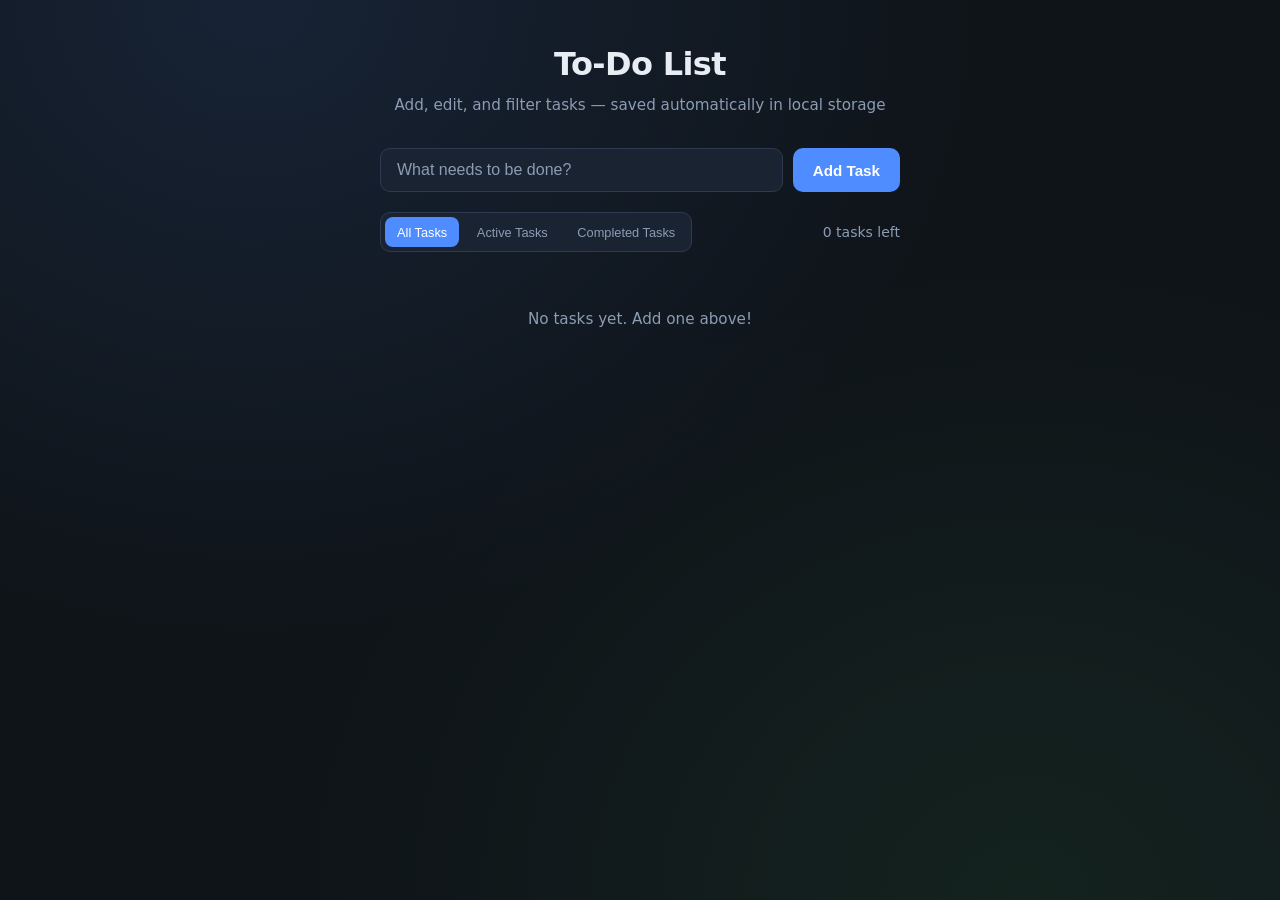
==== todo-app/index.html @ a7bab6d0 "Add interactive To-Do List app with CRUD, filtering, and localStorage persistence. Co-authored-by: C" ====
<!DOCTYPE html>
<html lang="en">
<head>
  <meta charset="UTF-8">
  <meta name="viewport" content="width=device-width, initial-scale=1.0">
  <title>To-Do List Application</title>
  <link rel="stylesheet" href="style.css">
</head>
<body>
  <div class="app">
    <header class="header">
      <h1>To-Do List</h1>
      <p class="subtitle">Add, edit, and filter tasks — saved automatically in local storage</p>
    </header>

    <main class="main">
      <!-- Create: add new task -->
      <form id="todo-form" class="todo-form" autocomplete="off">
        <input
          type="text"
          id="todo-input"
          class="todo-input"
          placeholder="What needs to be done?"
          maxlength="200"
          aria-label="New task"
        />
        <button type="submit" class="btn btn-primary">Add Task</button>
      </form>

      <!-- Filter: All | Active | Completed -->
      <div class="toolbar">
        <div class="filters" role="tablist" aria-label="Filter tasks">
          <button type="button" class="filter-btn active" data-filter="all">All Tasks</button>
          <button type="button" class="filter-btn" data-filter="active">Active Tasks</button>
          <button type="button" class="filter-btn" data-filter="completed">Completed Tasks</button>
        </div>
        <div class="stats">
          <span id="task-count">0 tasks left</span>
          <button type="button" id="clear-completed" class="btn btn-ghost" hidden>Clear completed</button>
        </div>
      </div>

      <!-- Read: dynamically rendered task list -->
      <ul id="todo-list" class="todo-list" aria-live="polite"></ul>
      <p id="empty-state" class="empty-state">No tasks yet. Add one above!</p>
    </main>
  </div>

  <script src="script.js"></script>
</body>
</html>
---- todo-app/style.css ----
*,
*::before,
*::after {
  box-sizing: border-box;
  margin: 0;
  padding: 0;
}

:root {
  --bg: #0f1419;
  --surface: #1a2332;
  --surface-hover: #243044;
  --border: #2d3a4f;
  --text: #e8edf4;
  --text-muted: #8b9cb3;
  --primary: #4f8cff;
  --primary-hover: #3a7aef;
  --danger: #ff6b6b;
  --success: #51cf66;
  --radius: 10px;
  --shadow: 0 8px 32px rgba(0, 0, 0, 0.35);
}

body {
  font-family: "Segoe UI", system-ui, -apple-system, sans-serif;
  background: var(--bg);
  background-image:
    radial-gradient(ellipse at 20% 0%, rgba(79, 140, 255, 0.12) 0%, transparent 50%),
    radial-gradient(ellipse at 80% 100%, rgba(81, 207, 102, 0.08) 0%, transparent 50%);
  color: var(--text);
  min-height: 100vh;
  line-height: 1.5;
}

.app {
  max-width: 560px;
  margin: 0 auto;
  padding: 2.5rem 1.25rem 3rem;
}

.header {
  text-align: center;
  margin-bottom: 2rem;
}

.header h1 {
  font-size: 2rem;
  font-weight: 700;
  letter-spacing: -0.02em;
}

.subtitle {
  color: var(--text-muted);
  font-size: 0.95rem;
  margin-top: 0.35rem;
}

.todo-form {
  display: flex;
  gap: 0.6rem;
  margin-bottom: 1.25rem;
}

.todo-input {
  flex: 1;
  padding: 0.75rem 1rem;
  border: 1px solid var(--border);
  border-radius: var(--radius);
  background: var(--surface);
  color: var(--text);
  font-size: 1rem;
  outline: none;
  transition: border-color 0.2s, box-shadow 0.2s;
}

.todo-input:focus {
  border-color: var(--primary);
  box-shadow: 0 0 0 3px rgba(79, 140, 255, 0.2);
}

.todo-input::placeholder {
  color: var(--text-muted);
}

.btn {
  padding: 0.75rem 1.25rem;
  border: none;
  border-radius: var(--radius);
  font-size: 0.95rem;
  font-weight: 600;
  cursor: pointer;
  transition: background 0.2s, transform 0.1s;
}

.btn:active {
  transform: scale(0.97);
}

.btn-primary {
  background: var(--primary);
  color: #fff;
}

.btn-primary:hover {
  background: var(--primary-hover);
}

.btn-ghost {
  background: transparent;
  color: var(--text-muted);
  padding: 0.4rem 0.75rem;
  font-size: 0.85rem;
}

.btn-ghost:hover {
  color: var(--danger);
}

.toolbar {
  display: flex;
  flex-wrap: wrap;
  align-items: center;
  justify-content: space-between;
  gap: 0.75rem;
  margin-bottom: 1rem;
}

.filters {
  display: flex;
  gap: 0.35rem;
  background: var(--surface);
  padding: 0.25rem;
  border-radius: var(--radius);
  border: 1px solid var(--border);
}

.filter-btn {
  padding: 0.45rem 0.75rem;
  border: none;
  border-radius: calc(var(--radius) - 2px);
  background: transparent;
  color: var(--text-muted);
  font-size: 0.8rem;
  font-weight: 500;
  cursor: pointer;
  transition: background 0.2s, color 0.2s;
}

.filter-btn:hover {
  color: var(--text);
}

.filter-btn.active {
  background: var(--primary);
  color: #fff;
}

.stats {
  display: flex;
  align-items: center;
  gap: 0.75rem;
  font-size: 0.875rem;
  color: var(--text-muted);
}

.todo-list {
  list-style: none;
  display: flex;
  flex-direction: column;
  gap: 0.5rem;
}

.todo-item {
  display: flex;
  align-items: center;
  gap: 0.75rem;
  padding: 0.85rem 1rem;
  background: var(--surface);
  border: 1px solid var(--border);
  border-radius: var(--radius);
  box-shadow: var(--shadow);
  transition: background 0.2s;
  animation: slideIn 0.25s ease;
}

@keyframes slideIn {
  from {
    opacity: 0;
    transform: translateY(-6px);
  }
  to {
    opacity: 1;
    transform: translateY(0);
  }
}

.todo-item:hover {
  background: var(--surface-hover);
}

.todo-item.completed .todo-text {
  text-decoration: line-through;
  color: var(--text-muted);
}

.todo-checkbox {
  width: 20px;
  height: 20px;
  accent-color: var(--success);
  cursor: pointer;
  flex-shrink: 0;
}

.todo-text {
  flex: 1;
  font-size: 1rem;
  word-break: break-word;
  cursor: pointer;
}

.todo-text-input {
  flex: 1;
  padding: 0.35rem 0.5rem;
  border: 1px solid var(--primary);
  border-radius: 6px;
  background: var(--bg);
  color: var(--text);
  font-size: 1rem;
  outline: none;
}

.todo-actions {
  display: flex;
  gap: 0.35rem;
  flex-shrink: 0;
}

.btn-icon {
  width: 32px;
  height: 32px;
  padding: 0;
  display: flex;
  align-items: center;
  justify-content: center;
  border: none;
  border-radius: 6px;
  background: transparent;
  color: var(--text-muted);
  cursor: pointer;
  font-size: 1rem;
  transition: background 0.2s, color 0.2s;
}

.btn-icon:hover {
  background: rgba(255, 255, 255, 0.06);
  color: var(--text);
}

.btn-icon.delete:hover {
  color: var(--danger);
}

.empty-state {
  text-align: center;
  color: var(--text-muted);
  padding: 2.5rem 1rem;
  font-size: 0.95rem;
}

.empty-state[hidden] {
  display: none;
}
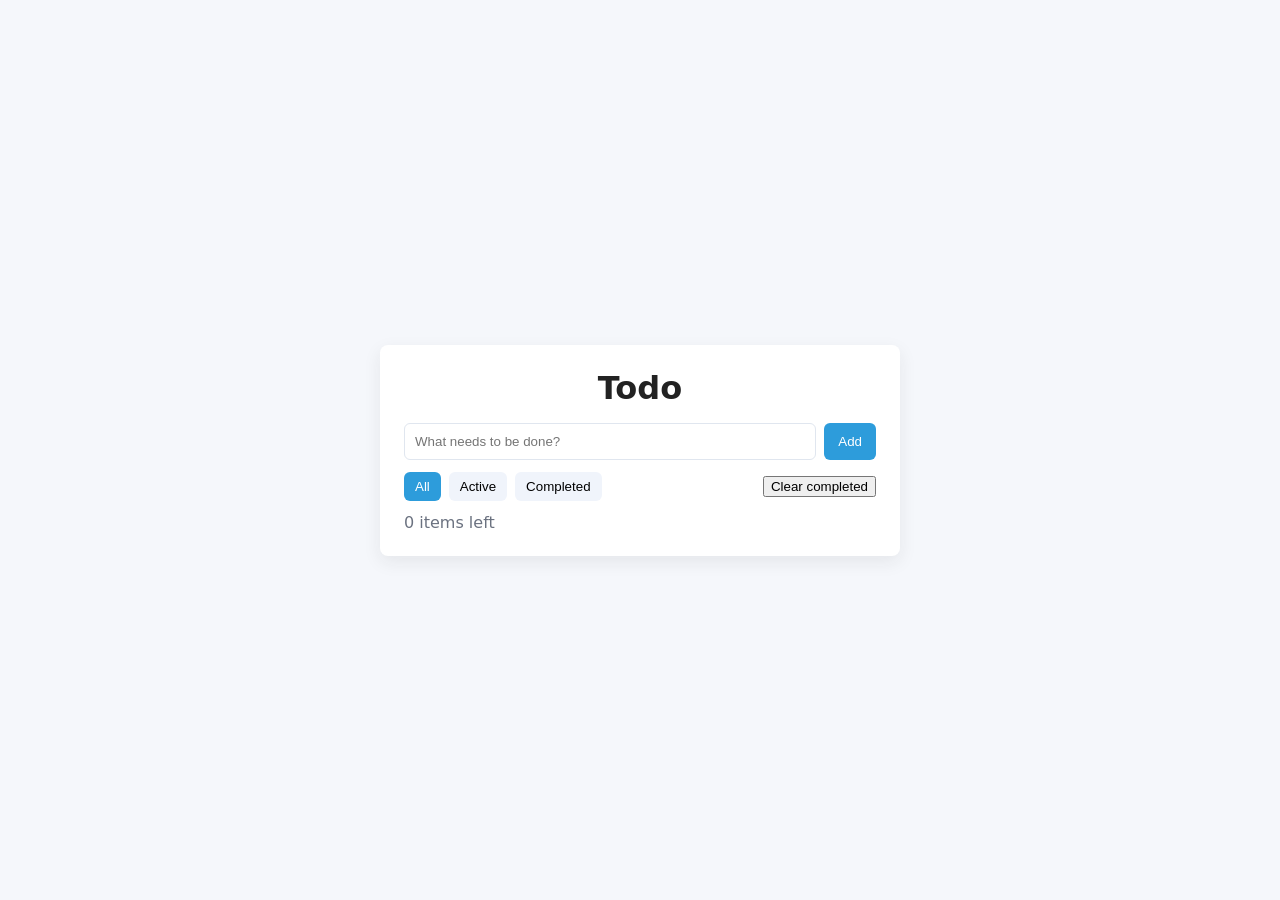
==== commit 1594158e: "Add todo app (HTML, CSS, JS) with localStorage and filtering" ====
--- a/todo-app/index.html
+++ b/todo-app/index.html
@@ -1,51 +1,35 @@
-<!DOCTYPE html>
+<!doctype html>
 <html lang="en">
 <head>
-  <meta charset="UTF-8">
-  <meta name="viewport" content="width=device-width, initial-scale=1.0">
-  <title>To-Do List Application</title>
+  <meta charset="utf-8">
+  <meta name="viewport" content="width=device-width,initial-scale=1">
+  <title>Todo App</title>
   <link rel="stylesheet" href="style.css">
 </head>
 <body>
-  <div class="app">
-    <header class="header">
-      <h1>To-Do List</h1>
-      <p class="subtitle">Add, edit, and filter tasks — saved automatically in local storage</p>
-    </header>
+  <main class="todo-app">
+    <h1>Todo</h1>
+    <section class="new-todo">
+      <input id="newTodoInput" type="text" placeholder="What needs to be done?" autocomplete="off">
+      <button id="addBtn">Add</button>
+    </section>
 
-    <main class="main">
-      <!-- Create: add new task -->
-      <form id="todo-form" class="todo-form" autocomplete="off">
-        <input
-          type="text"
-          id="todo-input"
-          class="todo-input"
-          placeholder="What needs to be done?"
-          maxlength="200"
-          aria-label="New task"
-        />
-        <button type="submit" class="btn btn-primary">Add Task</button>
-      </form>
+    <section class="controls">
+      <div class="filters">
+        <button data-filter="all" class="filter active">All</button>
+        <button data-filter="active" class="filter">Active</button>
+        <button data-filter="completed" class="filter">Completed</button>
+      </div>
+      <button id="clearCompleted">Clear completed</button>
+    </section>
 
-      <!-- Filter: All | Active | Completed -->
-      <div class="toolbar">
-        <div class="filters" role="tablist" aria-label="Filter tasks">
-          <button type="button" class="filter-btn active" data-filter="all">All Tasks</button>
-          <button type="button" class="filter-btn" data-filter="active">Active Tasks</button>
-          <button type="button" class="filter-btn" data-filter="completed">Completed Tasks</button>
-        </div>
-        <div class="stats">
-          <span id="task-count">0 tasks left</span>
-          <button type="button" id="clear-completed" class="btn btn-ghost" hidden>Clear completed</button>
-        </div>
-      </div>
+    <ul id="todoList" class="todo-list" aria-live="polite"></ul>
 
-      <!-- Read: dynamically rendered task list -->
-      <ul id="todo-list" class="todo-list" aria-live="polite"></ul>
-      <p id="empty-state" class="empty-state">No tasks yet. Add one above!</p>
-    </main>
-  </div>
+    <footer class="footer">
+      <span id="itemsLeft">0 items left</span>
+    </footer>
+  </main>
 
   <script src="script.js"></script>
 </body>
-</html>
+</html>
--- a/todo-app/style.css
+++ b/todo-app/style.css
@@ -1,272 +1,19 @@
-*,
-*::before,
-*::after {
-  box-sizing: border-box;
-  margin: 0;
-  padding: 0;
-}
-
-:root {
-  --bg: #0f1419;
-  --surface: #1a2332;
-  --surface-hover: #243044;
-  --border: #2d3a4f;
-  --text: #e8edf4;
-  --text-muted: #8b9cb3;
-  --primary: #4f8cff;
-  --primary-hover: #3a7aef;
-  --danger: #ff6b6b;
-  --success: #51cf66;
-  --radius: 10px;
-  --shadow: 0 8px 32px rgba(0, 0, 0, 0.35);
-}
-
-body {
-  font-family: "Segoe UI", system-ui, -apple-system, sans-serif;
-  background: var(--bg);
-  background-image:
-    radial-gradient(ellipse at 20% 0%, rgba(79, 140, 255, 0.12) 0%, transparent 50%),
-    radial-gradient(ellipse at 80% 100%, rgba(81, 207, 102, 0.08) 0%, transparent 50%);
-  color: var(--text);
-  min-height: 100vh;
-  line-height: 1.5;
-}
-
-.app {
-  max-width: 560px;
-  margin: 0 auto;
-  padding: 2.5rem 1.25rem 3rem;
-}
-
-.header {
-  text-align: center;
-  margin-bottom: 2rem;
-}
-
-.header h1 {
-  font-size: 2rem;
-  font-weight: 700;
-  letter-spacing: -0.02em;
-}
-
-.subtitle {
-  color: var(--text-muted);
-  font-size: 0.95rem;
-  margin-top: 0.35rem;
-}
-
-.todo-form {
-  display: flex;
-  gap: 0.6rem;
-  margin-bottom: 1.25rem;
-}
-
-.todo-input {
-  flex: 1;
-  padding: 0.75rem 1rem;
-  border: 1px solid var(--border);
-  border-radius: var(--radius);
-  background: var(--surface);
-  color: var(--text);
-  font-size: 1rem;
-  outline: none;
-  transition: border-color 0.2s, box-shadow 0.2s;
-}
-
-.todo-input:focus {
-  border-color: var(--primary);
-  box-shadow: 0 0 0 3px rgba(79, 140, 255, 0.2);
-}
-
-.todo-input::placeholder {
-  color: var(--text-muted);
-}
-
-.btn {
-  padding: 0.75rem 1.25rem;
-  border: none;
-  border-radius: var(--radius);
-  font-size: 0.95rem;
-  font-weight: 600;
-  cursor: pointer;
-  transition: background 0.2s, transform 0.1s;
-}
-
-.btn:active {
-  transform: scale(0.97);
-}
-
-.btn-primary {
-  background: var(--primary);
-  color: #fff;
-}
-
-.btn-primary:hover {
-  background: var(--primary-hover);
-}
-
-.btn-ghost {
-  background: transparent;
-  color: var(--text-muted);
-  padding: 0.4rem 0.75rem;
-  font-size: 0.85rem;
-}
-
-.btn-ghost:hover {
-  color: var(--danger);
-}
-
-.toolbar {
-  display: flex;
-  flex-wrap: wrap;
-  align-items: center;
-  justify-content: space-between;
-  gap: 0.75rem;
-  margin-bottom: 1rem;
-}
-
-.filters {
-  display: flex;
-  gap: 0.35rem;
-  background: var(--surface);
-  padding: 0.25rem;
-  border-radius: var(--radius);
-  border: 1px solid var(--border);
-}
-
-.filter-btn {
-  padding: 0.45rem 0.75rem;
-  border: none;
-  border-radius: calc(var(--radius) - 2px);
-  background: transparent;
-  color: var(--text-muted);
-  font-size: 0.8rem;
-  font-weight: 500;
-  cursor: pointer;
-  transition: background 0.2s, color 0.2s;
-}
-
-.filter-btn:hover {
-  color: var(--text);
-}
-
-.filter-btn.active {
-  background: var(--primary);
-  color: #fff;
-}
-
-.stats {
-  display: flex;
-  align-items: center;
-  gap: 0.75rem;
-  font-size: 0.875rem;
-  color: var(--text-muted);
-}
-
-.todo-list {
-  list-style: none;
-  display: flex;
-  flex-direction: column;
-  gap: 0.5rem;
-}
-
-.todo-item {
-  display: flex;
-  align-items: center;
-  gap: 0.75rem;
-  padding: 0.85rem 1rem;
-  background: var(--surface);
-  border: 1px solid var(--border);
-  border-radius: var(--radius);
-  box-shadow: var(--shadow);
-  transition: background 0.2s;
-  animation: slideIn 0.25s ease;
-}
-
-@keyframes slideIn {
-  from {
-    opacity: 0;
-    transform: translateY(-6px);
-  }
-  to {
-    opacity: 1;
-    transform: translateY(0);
-  }
-}
-
-.todo-item:hover {
-  background: var(--surface-hover);
-}
-
-.todo-item.completed .todo-text {
-  text-decoration: line-through;
-  color: var(--text-muted);
-}
-
-.todo-checkbox {
-  width: 20px;
-  height: 20px;
-  accent-color: var(--success);
-  cursor: pointer;
-  flex-shrink: 0;
-}
-
-.todo-text {
-  flex: 1;
-  font-size: 1rem;
-  word-break: break-word;
-  cursor: pointer;
-}
-
-.todo-text-input {
-  flex: 1;
-  padding: 0.35rem 0.5rem;
-  border: 1px solid var(--primary);
-  border-radius: 6px;
-  background: var(--bg);
-  color: var(--text);
-  font-size: 1rem;
-  outline: none;
-}
-
-.todo-actions {
-  display: flex;
-  gap: 0.35rem;
-  flex-shrink: 0;
-}
-
-.btn-icon {
-  width: 32px;
-  height: 32px;
-  padding: 0;
-  display: flex;
-  align-items: center;
-  justify-content: center;
-  border: none;
-  border-radius: 6px;
-  background: transparent;
-  color: var(--text-muted);
-  cursor: pointer;
-  font-size: 1rem;
-  transition: background 0.2s, color 0.2s;
-}
-
-.btn-icon:hover {
-  background: rgba(255, 255, 255, 0.06);
-  color: var(--text);
-}
-
-.btn-icon.delete:hover {
-  color: var(--danger);
-}
-
-.empty-state {
-  text-align: center;
-  color: var(--text-muted);
-  padding: 2.5rem 1rem;
-  font-size: 0.95rem;
-}
-
-.empty-state[hidden] {
-  display: none;
-}
+*{box-sizing:border-box}
+body{font-family:Inter, system-ui, Arial, sans-serif;background:#f5f7fb;color:#222;display:flex;align-items:center;justify-content:center;height:100vh;margin:0}
+.todo-app{width:100%;max-width:520px;background:white;padding:24px;border-radius:8px;box-shadow:0 6px 18px rgba(32,33,36,.08)}
+h1{text-align:center;margin:0 0 16px}
+.new-todo{display:flex;gap:8px;margin-bottom:12px}
+#newTodoInput{flex:1;padding:10px;border:1px solid #e0e6ef;border-radius:6px}
+#addBtn{padding:10px 14px;border:none;background:#2d9cdb;color:white;border-radius:6px;cursor:pointer}
+.controls{display:flex;justify-content:space-between;align-items:center;margin-bottom:12px}
+.filters{display:flex;gap:8px}
+.filter{background:#f0f4fb;border:1px solid transparent;padding:6px 10px;border-radius:6px;cursor:pointer}
+.filter.active{background:#2d9cdb;color:#fff}
+.todo-list{list-style:none;padding:0;margin:0}
+.todo-item{display:flex;align-items:center;gap:10px;padding:10px;border-bottom:1px solid #f0f2f5}
+.todo-item .title{flex:1}
+.todo-item.completed .title{text-decoration:line-through;color:#7b8794}
+.todo-item button{background:none;border:none;cursor:pointer;color:#9aa6b2}
+.todo-item input.edit{flex:1;padding:8px;border:1px solid #e0e6ef;border-radius:6px}
+.footer{margin-top:12px;text-align:left;color:#6b7280}
+@media (max-width:520px){body{padding:12px;height:auto}}
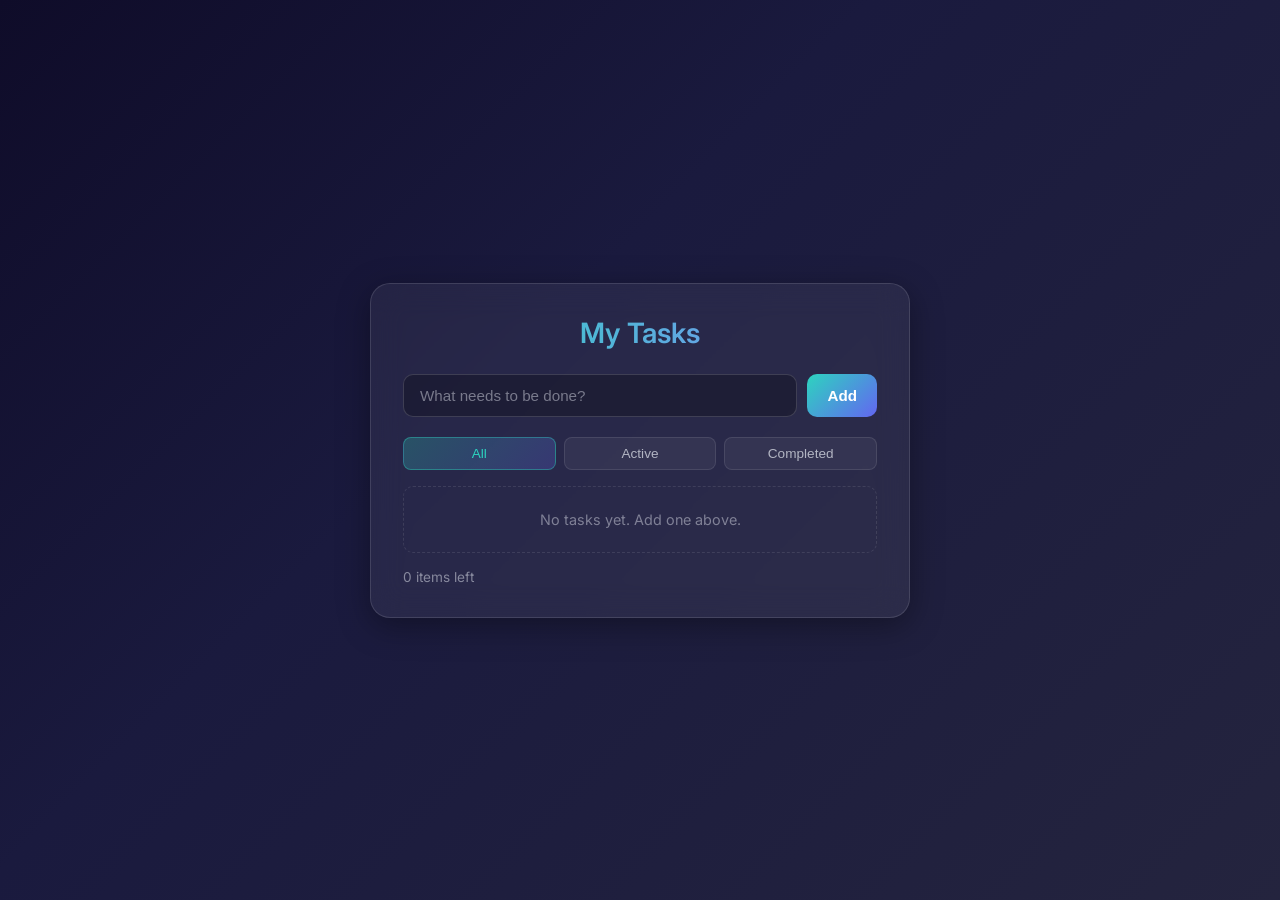
==== commit c27b8247: "Add complete To-Do app with README, CRUD, filtering, and localStorage." ====
--- a/todo-app/index.html
+++ b/todo-app/index.html
@@ -1,35 +1,29 @@
-<!doctype html>
+<!DOCTYPE html>
 <html lang="en">
 <head>
-  <meta charset="utf-8">
-  <meta name="viewport" content="width=device-width,initial-scale=1">
-  <title>Todo App</title>
-  <link rel="stylesheet" href="style.css">
+    <meta charset="UTF-8" />
+    <meta name="viewport" content="width=device-width, initial-scale=1.0" />
+    <title>Premium To-Do List</title>
+    <link rel="stylesheet" href="style.css" />
+    <link href="https://fonts.googleapis.com/css2?family=Inter:wght@400;500;600&display=swap" rel="stylesheet" />
 </head>
 <body>
-  <main class="todo-app">
-    <h1>Todo</h1>
-    <section class="new-todo">
-      <input id="newTodoInput" type="text" placeholder="What needs to be done?" autocomplete="off">
-      <button id="addBtn">Add</button>
-    </section>
-
-    <section class="controls">
-      <div class="filters">
-        <button data-filter="all" class="filter active">All</button>
-        <button data-filter="active" class="filter">Active</button>
-        <button data-filter="completed" class="filter">Completed</button>
-      </div>
-      <button id="clearCompleted">Clear completed</button>
-    </section>
-
-    <ul id="todoList" class="todo-list" aria-live="polite"></ul>
-
-    <footer class="footer">
-      <span id="itemsLeft">0 items left</span>
-    </footer>
-  </main>
-
-  <script src="script.js"></script>
+    <main class="container">
+        <h1>My Tasks</h1>
+        <section class="input-section">
+            <input type="text" id="new-task" placeholder="What needs to be done?" autocomplete="off" aria-label="New task" />
+            <button id="add-btn" aria-label="Add task">Add</button>
+        </section>
+        <section class="filters">
+            <button class="filter-btn active" data-filter="all" aria-label="Show all tasks">All</button>
+            <button class="filter-btn" data-filter="active" aria-label="Show active tasks">Active</button>
+            <button class="filter-btn" data-filter="completed" aria-label="Show completed tasks">Completed</button>
+        </section>
+        <ul id="task-list" class="task-list" aria-live="polite"></ul>
+        <footer class="footer">
+            <span id="items-left">0 items left</span>
+        </footer>
+    </main>
+    <script src="script.js"></script>
 </body>
-</html>+</html>
--- a/todo-app/style.css
+++ b/todo-app/style.css
@@ -1,19 +1,283 @@
-*{box-sizing:border-box}
-body{font-family:Inter, system-ui, Arial, sans-serif;background:#f5f7fb;color:#222;display:flex;align-items:center;justify-content:center;height:100vh;margin:0}
-.todo-app{width:100%;max-width:520px;background:white;padding:24px;border-radius:8px;box-shadow:0 6px 18px rgba(32,33,36,.08)}
-h1{text-align:center;margin:0 0 16px}
-.new-todo{display:flex;gap:8px;margin-bottom:12px}
-#newTodoInput{flex:1;padding:10px;border:1px solid #e0e6ef;border-radius:6px}
-#addBtn{padding:10px 14px;border:none;background:#2d9cdb;color:white;border-radius:6px;cursor:pointer}
-.controls{display:flex;justify-content:space-between;align-items:center;margin-bottom:12px}
-.filters{display:flex;gap:8px}
-.filter{background:#f0f4fb;border:1px solid transparent;padding:6px 10px;border-radius:6px;cursor:pointer}
-.filter.active{background:#2d9cdb;color:#fff}
-.todo-list{list-style:none;padding:0;margin:0}
-.todo-item{display:flex;align-items:center;gap:10px;padding:10px;border-bottom:1px solid #f0f2f5}
-.todo-item .title{flex:1}
-.todo-item.completed .title{text-decoration:line-through;color:#7b8794}
-.todo-item button{background:none;border:none;cursor:pointer;color:#9aa6b2}
-.todo-item input.edit{flex:1;padding:8px;border:1px solid #e0e6ef;border-radius:6px}
-.footer{margin-top:12px;text-align:left;color:#6b7280}
-@media (max-width:520px){body{padding:12px;height:auto}}+*,
+*::before,
+*::after {
+  box-sizing: border-box;
+}
+
+body {
+  margin: 0;
+  min-height: 100vh;
+  display: flex;
+  align-items: center;
+  justify-content: center;
+  padding: 24px;
+  font-family: 'Inter', system-ui, -apple-system, sans-serif;
+  color: #e8ecf4;
+  background: linear-gradient(135deg, #0f0c29 0%, #1a1a3e 40%, #24243e 100%);
+}
+
+.container {
+  width: 100%;
+  max-width: 540px;
+  padding: 32px;
+  border-radius: 20px;
+  background: rgba(255, 255, 255, 0.06);
+  border: 1px solid rgba(255, 255, 255, 0.12);
+  backdrop-filter: blur(16px);
+  box-shadow: 0 8px 32px rgba(0, 0, 0, 0.35);
+}
+
+h1 {
+  margin: 0 0 24px;
+  text-align: center;
+  font-size: 1.75rem;
+  font-weight: 600;
+  background: linear-gradient(90deg, #2dd4bf, #818cf8);
+  -webkit-background-clip: text;
+  -webkit-text-fill-color: transparent;
+  background-clip: text;
+}
+
+.input-section {
+  display: flex;
+  gap: 10px;
+  margin-bottom: 20px;
+}
+
+#new-task {
+  flex: 1;
+  padding: 12px 16px;
+  border: 1px solid rgba(255, 255, 255, 0.15);
+  border-radius: 10px;
+  background: rgba(0, 0, 0, 0.25);
+  color: #e8ecf4;
+  font-size: 0.95rem;
+  transition: border-color 0.2s, box-shadow 0.2s;
+}
+
+#new-task::placeholder {
+  color: rgba(232, 236, 244, 0.45);
+}
+
+#new-task:focus {
+  outline: none;
+  border-color: #2dd4bf;
+  box-shadow: 0 0 0 3px rgba(45, 212, 191, 0.2);
+}
+
+#add-btn {
+  padding: 12px 20px;
+  border: none;
+  border-radius: 10px;
+  background: linear-gradient(135deg, #2dd4bf, #6366f1);
+  color: #fff;
+  font-weight: 600;
+  font-size: 0.95rem;
+  cursor: pointer;
+  transition: transform 0.15s, box-shadow 0.15s;
+}
+
+#add-btn:hover {
+  transform: translateY(-1px);
+  box-shadow: 0 4px 16px rgba(45, 212, 191, 0.35);
+}
+
+#add-btn:active {
+  transform: translateY(0);
+}
+
+.filters {
+  display: flex;
+  gap: 8px;
+  margin-bottom: 16px;
+}
+
+.filter-btn {
+  flex: 1;
+  padding: 8px 12px;
+  border: 1px solid rgba(255, 255, 255, 0.1);
+  border-radius: 8px;
+  background: rgba(255, 255, 255, 0.05);
+  color: rgba(232, 236, 244, 0.7);
+  font-size: 0.85rem;
+  font-weight: 500;
+  cursor: pointer;
+  transition: background 0.2s, color 0.2s, border-color 0.2s;
+}
+
+.filter-btn:hover {
+  background: rgba(255, 255, 255, 0.1);
+  color: #e8ecf4;
+}
+
+.filter-btn.active {
+  background: linear-gradient(135deg, rgba(45, 212, 191, 0.25), rgba(99, 102, 241, 0.25));
+  border-color: rgba(45, 212, 191, 0.4);
+  color: #2dd4bf;
+}
+
+.task-list {
+  list-style: none;
+  margin: 0;
+  padding: 0;
+}
+
+.task-item {
+  display: flex;
+  align-items: center;
+  gap: 10px;
+  padding: 12px 14px;
+  margin-bottom: 8px;
+  border-radius: 10px;
+  background: rgba(255, 255, 255, 0.04);
+  border: 1px solid rgba(255, 255, 255, 0.08);
+  animation: fadeIn 0.25s ease;
+  transition: background 0.2s;
+}
+
+.task-item:hover {
+  background: rgba(255, 255, 255, 0.07);
+}
+
+.task-item.completed .task-title {
+  text-decoration: line-through;
+  color: rgba(232, 236, 244, 0.4);
+}
+
+.task-item.editing {
+  background: rgba(45, 212, 191, 0.08);
+  border-color: rgba(45, 212, 191, 0.25);
+}
+
+.task-toggle {
+  width: 18px;
+  height: 18px;
+  accent-color: #2dd4bf;
+  cursor: pointer;
+  flex-shrink: 0;
+}
+
+.task-title {
+  flex: 1;
+  font-size: 0.95rem;
+  word-break: break-word;
+  cursor: default;
+}
+
+.task-edit,
+.task-delete,
+.task-save,
+.task-cancel {
+  padding: 4px 10px;
+  border: none;
+  border-radius: 6px;
+  font-size: 0.8rem;
+  font-weight: 500;
+  cursor: pointer;
+  transition: background 0.15s, color 0.15s;
+}
+
+.task-edit {
+  background: rgba(99, 102, 241, 0.2);
+  color: #a5b4fc;
+}
+
+.task-edit:hover {
+  background: rgba(99, 102, 241, 0.35);
+}
+
+.task-delete {
+  background: rgba(239, 68, 68, 0.15);
+  color: #fca5a5;
+}
+
+.task-delete:hover {
+  background: rgba(239, 68, 68, 0.3);
+}
+
+.task-edit-input {
+  flex: 1;
+  padding: 8px 10px;
+  border: 1px solid rgba(45, 212, 191, 0.4);
+  border-radius: 6px;
+  background: rgba(0, 0, 0, 0.3);
+  color: #e8ecf4;
+  font-size: 0.95rem;
+}
+
+.task-edit-input:focus {
+  outline: none;
+  box-shadow: 0 0 0 2px rgba(45, 212, 191, 0.25);
+}
+
+.task-save {
+  background: rgba(45, 212, 191, 0.25);
+  color: #2dd4bf;
+}
+
+.task-save:hover {
+  background: rgba(45, 212, 191, 0.4);
+}
+
+.task-cancel {
+  background: rgba(255, 255, 255, 0.08);
+  color: rgba(232, 236, 244, 0.6);
+}
+
+.task-cancel:hover {
+  background: rgba(255, 255, 255, 0.15);
+}
+
+.task-empty {
+  padding: 24px 16px;
+  text-align: center;
+  color: rgba(232, 236, 244, 0.45);
+  font-size: 0.9rem;
+  border: 1px dashed rgba(255, 255, 255, 0.1);
+  border-radius: 10px;
+}
+
+.footer {
+  margin-top: 16px;
+  font-size: 0.85rem;
+  color: rgba(232, 236, 244, 0.5);
+}
+
+@keyframes fadeIn {
+  from {
+    opacity: 0;
+    transform: translateY(-6px);
+  }
+  to {
+    opacity: 1;
+    transform: translateY(0);
+  }
+}
+
+@media (max-width: 480px) {
+  body {
+    padding: 16px;
+    align-items: flex-start;
+  }
+
+  .container {
+    padding: 24px 20px;
+  }
+
+  .input-section {
+    flex-direction: column;
+  }
+
+  #add-btn {
+    width: 100%;
+  }
+
+  .task-item {
+    flex-wrap: wrap;
+  }
+
+  .task-edit,
+  .task-delete {
+    margin-left: auto;
+  }
+}
